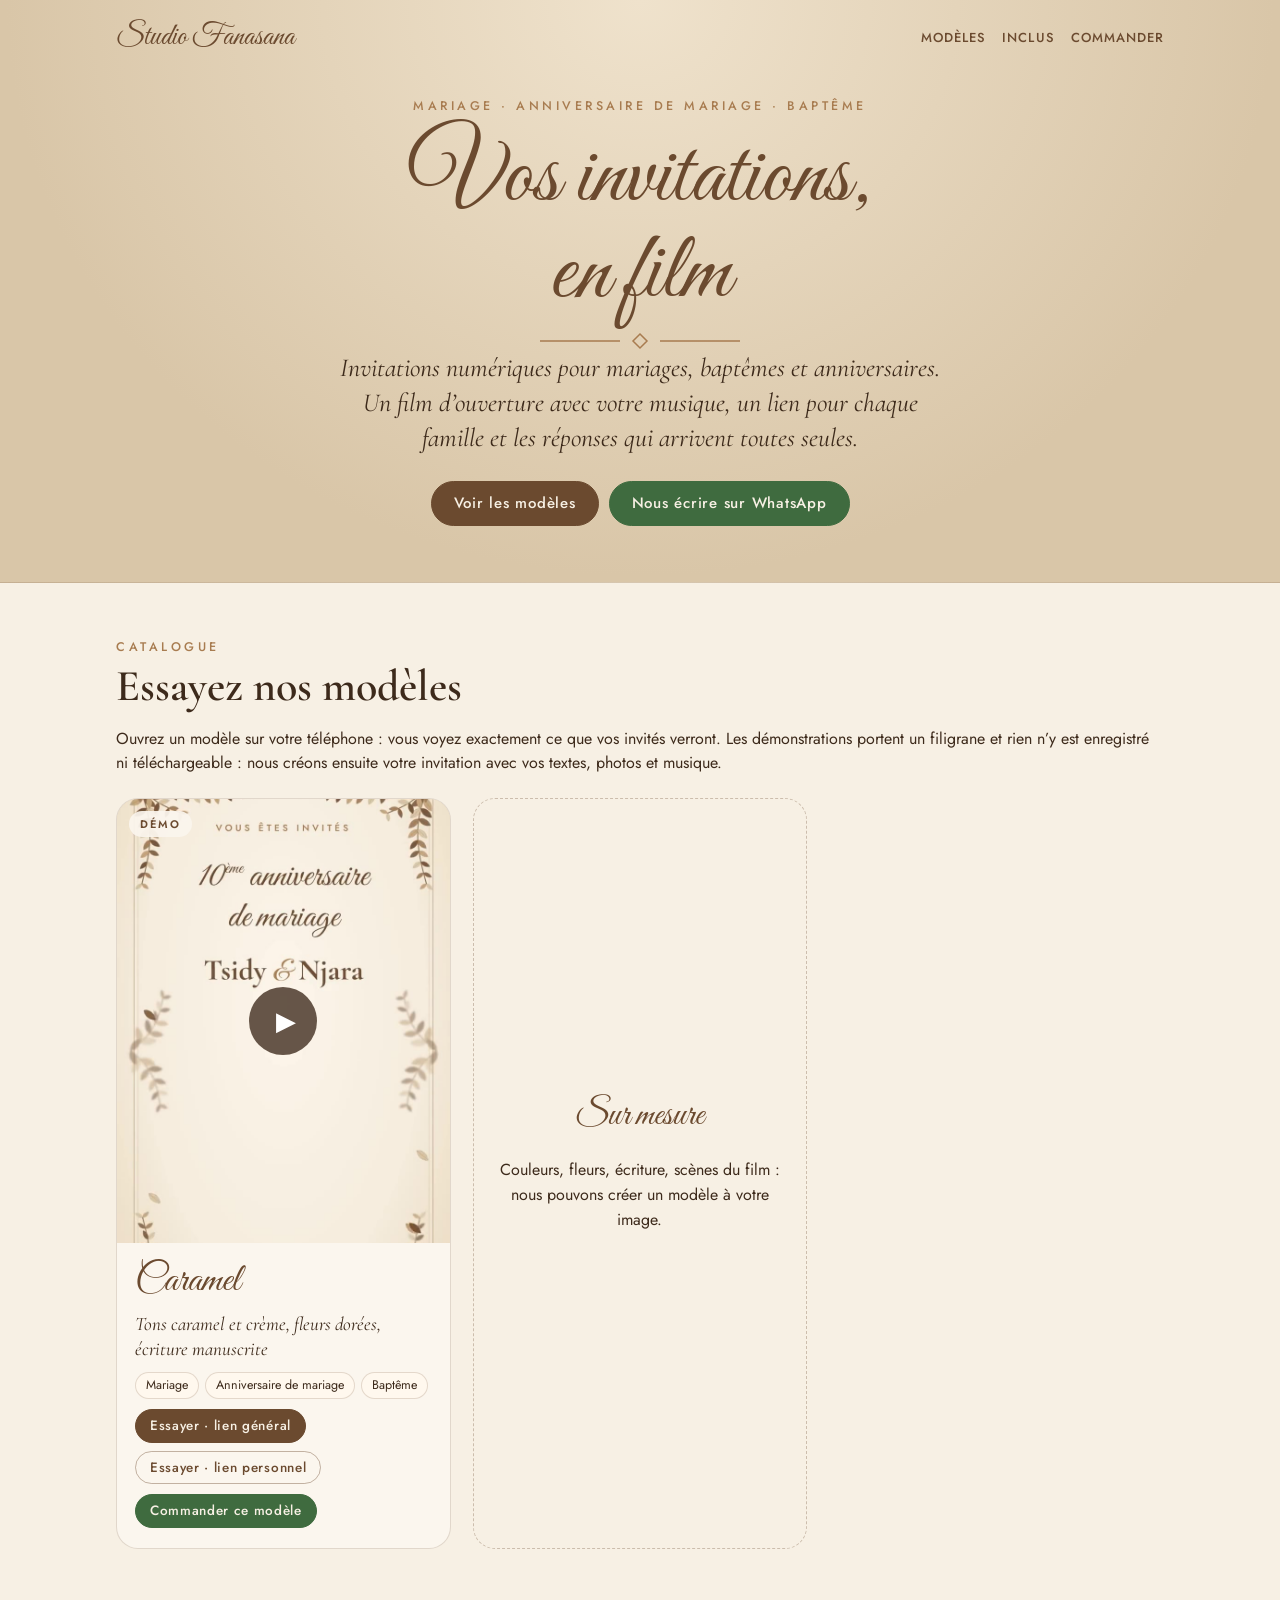
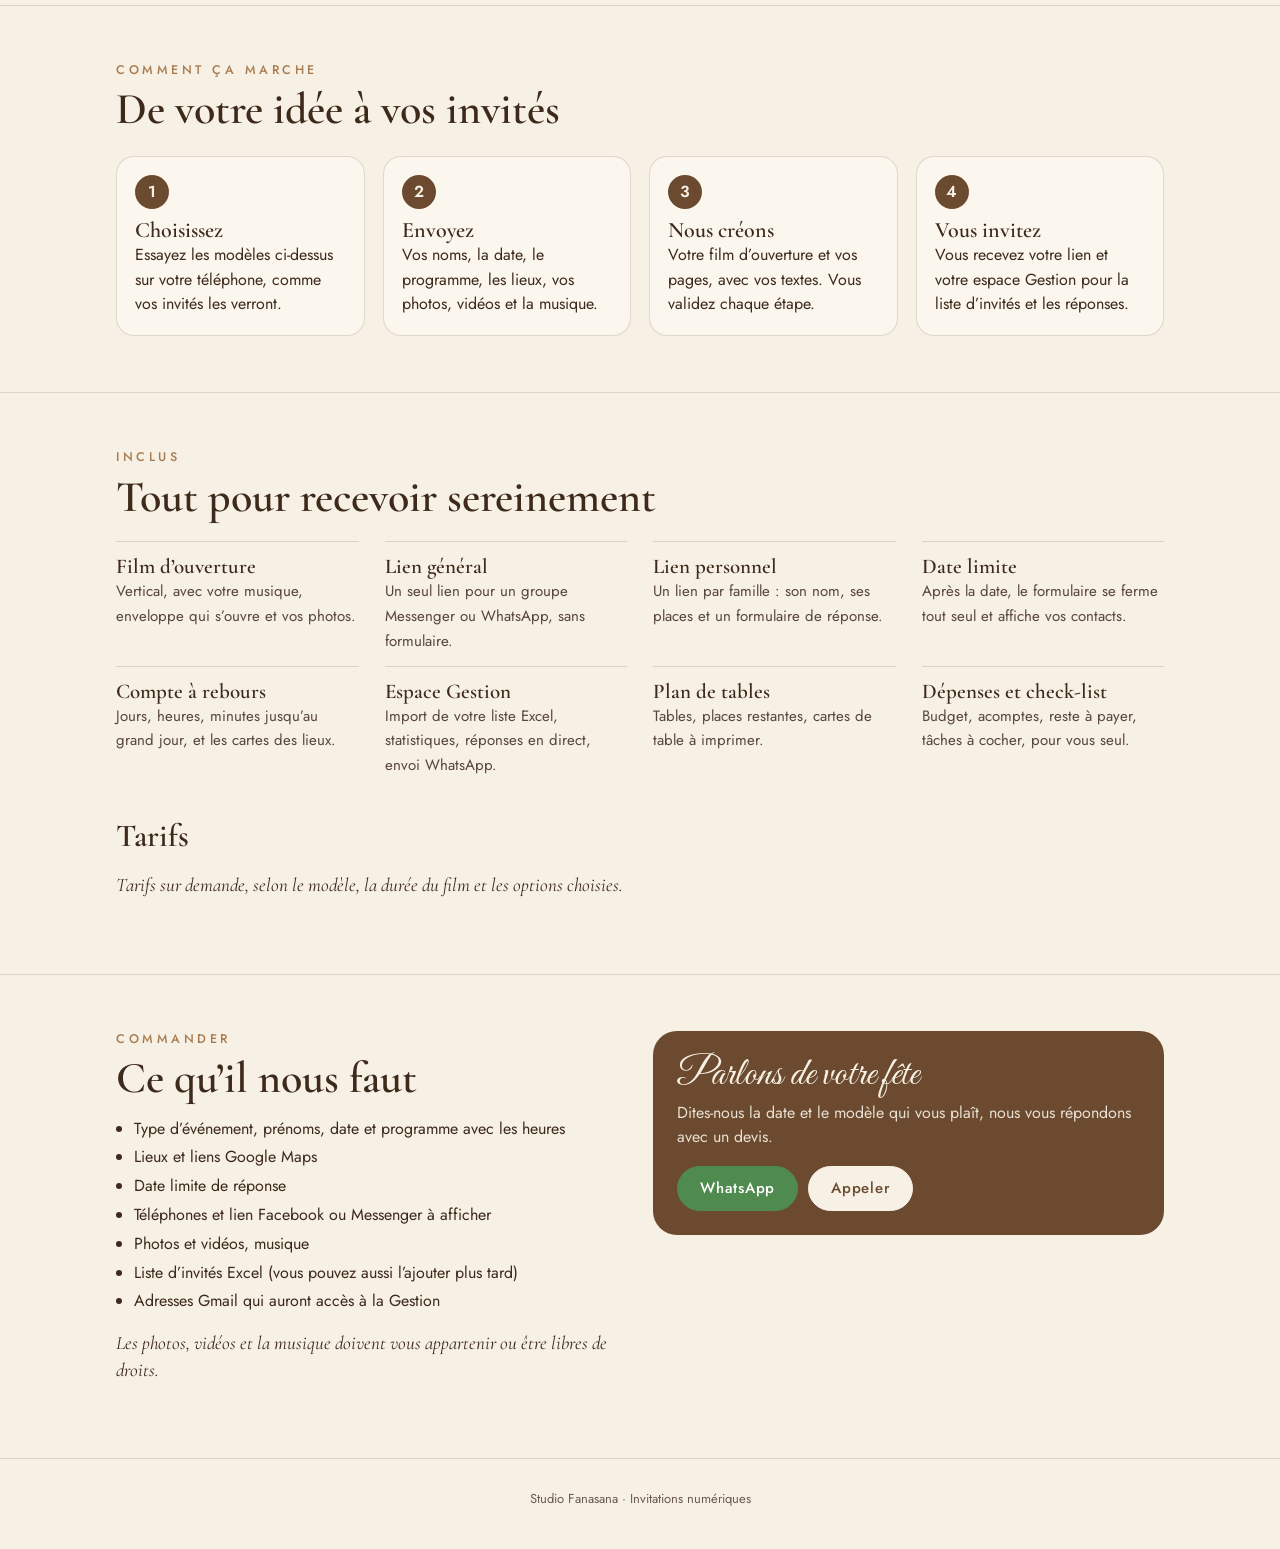
==== docs/index.html @ e97596a4 "Publication sur GitHub Pages (dossier docs) à l'adresse oasis4444.github.io/Studio Co-Authored-By: C" ====
<!doctype html>
<html lang="fr"><head><meta charset="utf-8"><meta name="viewport" content="width=device-width,initial-scale=1,viewport-fit=cover">
<title>Studio Fanasana · Invitations numériques</title>
<meta name="description" content="Invitations numériques pour mariages, baptêmes et anniversaires">
<meta property="og:title" content="Studio Fanasana · Invitations numériques"><meta property="og:description" content="Invitations numériques pour mariages, baptêmes et anniversaires">
<link rel="preconnect" href="https://fonts.googleapis.com"><link rel="preconnect" href="https://fonts.gstatic.com" crossorigin><link href="https://fonts.googleapis.com/css2?family=Cormorant+Garamond:ital,wght@0,400;0,600;1,400&family=Great+Vibes&family=Jost:wght@400;500;600&display=swap" rel="stylesheet">
<style>
:root{--linen:#d9c6a8;--paper:#f7f0e4;--card:#fbf6ee;--sand:#e6d4b8;--caramel:#a87c50;--brown:#6b4a2f;--espresso:#3d2a1b;
  --line:rgba(107,74,47,.18);--ok:#4f6b3a;--no:#9a4a34;
  --script:'Great Vibes',cursive;--serif:'Cormorant Garamond',Georgia,serif;--sans:'Jost','Helvetica Neue',Arial,sans-serif;color-scheme:light}
*{box-sizing:border-box}
html{scroll-behavior:smooth}
body{margin:0;background:var(--paper);color:var(--espresso);font:400 16px/1.55 var(--sans);-webkit-text-size-adjust:100%}
a{color:inherit}
.wrap{max-width:1080px;margin:0 auto;padding:0 16px}
.btn{display:inline-flex;align-items:center;justify-content:center;gap:8px;font:500 15px/1 var(--sans);letter-spacing:.05em;border-radius:40px;
  padding:14px 22px;border:1.5px solid var(--brown);background:var(--brown);color:var(--paper);text-decoration:none;cursor:pointer;white-space:nowrap}
.btn.sec{background:transparent;color:var(--brown);border-color:rgba(107,74,47,.4)}
.btn.wa{background:#3f6b3f;border-color:#3f6b3f}
.btn.sm{padding:9px 14px;font-size:13.5px}
.btn:focus-visible{outline:3px solid var(--caramel);outline-offset:3px}
.kicker{font:500 12.5px/1.4 var(--sans);letter-spacing:.28em;text-transform:uppercase;color:var(--caramel)}
h2{font:600 clamp(30px,6vw,44px)/1.1 var(--serif);margin:6px 0 14px;color:var(--espresso)}

header.hero{position:relative;overflow:hidden;background:radial-gradient(ellipse at 50% 0%,#efe2cc,var(--linen) 70%);border-bottom:1px solid var(--line)}
.hero .wrap{padding-top:22px;padding-bottom:56px;text-align:center}
.top{display:flex;justify-content:space-between;align-items:center;gap:12px;margin-bottom:46px}
.brand{font:400 30px/1 var(--script);color:var(--brown);text-decoration:none}
.top nav{display:flex;gap:16px;font:500 13px var(--sans);letter-spacing:.08em;text-transform:uppercase}
.top nav a{text-decoration:none;color:var(--brown)}
.hero h1{font:400 clamp(52px,13vw,96px)/1 var(--script);color:var(--brown);margin:14px 0 10px}
.hero p.lead{font:italic 400 clamp(20px,4.6vw,26px)/1.35 var(--serif);max-width:620px;margin:0 auto 26px}
.hero .acts{display:flex;gap:10px;justify-content:center;flex-wrap:wrap}
.orn{display:block;margin:0 auto;width:200px;height:18px}
section{padding:56px 0;border-bottom:1px solid var(--line)}
.models{display:grid;grid-template-columns:repeat(auto-fill,minmax(280px,1fr));gap:22px;margin-top:22px}
.model{background:var(--card);border:1px solid var(--line);border-radius:22px;overflow:hidden;display:flex;flex-direction:column}
.poster{position:relative;display:block;aspect-ratio:9/12;overflow:hidden;background:var(--sand)}
.poster img{width:100%;height:100%;object-fit:cover;object-position:50% 30%;display:block;-webkit-touch-callout:none;user-select:none}
.poster .play{position:absolute;left:50%;top:50%;width:68px;height:68px;margin:-34px 0 0 -34px;border-radius:50%;background:rgba(61,42,27,.78);color:#fff;
  display:flex;align-items:center;justify-content:center;font-size:26px;padding-left:5px}
.poster .tag{position:absolute;left:12px;top:12px;background:rgba(251,246,238,.92);color:var(--brown);border-radius:20px;padding:5px 11px;font:600 11px var(--sans);letter-spacing:.18em;text-transform:uppercase}
.m-body{padding:18px 18px 20px;display:flex;flex-direction:column;gap:10px}
.m-body h3{margin:0;font:400 40px/1 var(--script);color:var(--brown)}
.m-body p{margin:0;font:italic 19px/1.35 var(--serif)}
.occ{list-style:none;margin:0;padding:0;display:flex;flex-wrap:wrap;gap:6px}
.occ li{font-size:12.5px;border:1px solid var(--line);border-radius:20px;padding:3px 10px;background:#fff8ee}
.m-acts{display:flex;flex-wrap:wrap;gap:8px}
.m-acts:empty{display:none}
.soon{border:1.5px dashed rgba(107,74,47,.3);border-radius:22px;padding:26px;display:flex;flex-direction:column;justify-content:center;gap:8px;text-align:center;min-height:200px}
.soon h3{margin:0;font:400 36px/1 var(--script);color:var(--brown)}
.steps{list-style:none;padding:0;margin:22px 0 0;display:grid;grid-template-columns:repeat(auto-fit,minmax(220px,1fr));gap:18px;counter-reset:s}
.steps li{counter-increment:s;background:var(--card);border:1px solid var(--line);border-radius:18px;padding:18px}
.steps li::before{content:counter(s);display:inline-flex;width:34px;height:34px;border-radius:50%;background:var(--brown);color:var(--paper);align-items:center;justify-content:center;font:600 16px var(--sans);margin-bottom:8px}
.steps b{display:block;font:600 22px var(--serif)}
.feats{display:grid;grid-template-columns:repeat(auto-fit,minmax(230px,1fr));gap:12px 26px;margin-top:20px}
.feat{border-top:1px solid var(--line);padding-top:12px}
.feat b{font:600 21px var(--serif);display:block}
.feat span{font-size:15px;opacity:.85}
.order{display:grid;grid-template-columns:repeat(auto-fit,minmax(300px,1fr));gap:26px;align-items:start}
.order ul{margin:0;padding-left:18px}
.order li{margin:4px 0}
.cta{background:var(--brown);color:var(--paper);border-radius:24px;padding:24px}
.cta h3{margin:0 0 6px;font:400 40px/1 var(--script)}
.cta p{margin:0 0 16px;opacity:.9}
.cta .btn{background:var(--paper);color:var(--brown);border-color:var(--paper)}
.cta .btn.wa{background:#4f8a4f;border-color:#4f8a4f;color:#fff}
.cta .acts{display:flex;gap:10px;flex-wrap:wrap}
.prices{display:grid;grid-template-columns:repeat(auto-fit,minmax(230px,1fr));gap:16px;margin-top:20px}
.price{background:var(--card);border:1px solid var(--line);border-radius:18px;padding:18px}
.price h3{margin:0;font:600 24px var(--serif)} .price .amt{font:600 30px var(--sans);color:var(--brown);margin:4px 0 8px}
.note{font:italic 19px/1.4 var(--serif)}
footer{padding:30px 0 40px;text-align:center;font-size:13px;opacity:.75}
@media (max-width:560px){.top nav{display:none} section{padding:44px 0}}
</style></head><body>
<header class="hero"><div class="wrap">
  <div class="top"><a class="brand" href="#">Studio Fanasana</a>
    <nav><a href="#modeles">Modèles</a><a href="#inclus">Inclus</a><a href="#commander">Commander</a></nav></div>
  <div class="kicker">Mariage · Anniversaire de mariage · Baptême</div>
  <h1>Vos invitations,<br>en film</h1>
  <svg class="orn" viewBox="0 0 200 18" aria-hidden="true"><path d="M0 9H80M120 9H200" stroke="#a87c50" stroke-width="1.5"/><path d="M100 2 L107 9 L100 16 L93 9Z" fill="none" stroke="#a87c50" stroke-width="1.5"/></svg>
  <p class="lead">Invitations numériques pour mariages, baptêmes et anniversaires. Un film d’ouverture avec votre musique, un lien pour chaque famille et les réponses qui arrivent toutes seules.</p>
  <div class="acts"><a class="btn" href="#modeles">Voir les modèles</a><a class="btn wa" href="https://wa.me/261342754147?text=Bonjour%20Studio%20Fanasana%20%21%20Je%20voudrais%20une%20invitation%20num%C3%A9rique." target="_blank" rel="noopener">Nous écrire sur WhatsApp</a></div>
</div></header>

<section id="modeles"><div class="wrap">
  <div class="kicker">Catalogue</div><h2>Essayez nos modèles</h2>
  <p>Ouvrez un modèle sur votre téléphone : vous voyez exactement ce que vos invités verront. Les démonstrations portent un filigrane et rien n’y est enregistré ni téléchargeable : nous créons ensuite votre invitation avec vos textes, photos et musique.</p>
  <div class="models">
    <article class="model">
      <a class="poster" href="modeles/caramel/index.html" aria-label="Essayer le modèle Caramel">
        <img src="modeles/caramel/film.jpg" alt="Aperçu du modèle Caramel" loading="lazy" draggable="false">
        <span class="play" aria-hidden="true">▶</span><span class="tag">Démo</span>
      </a>
      <div class="m-body">
        <h3>Caramel</h3>
        <p>Tons caramel et crème, fleurs dorées, écriture manuscrite</p>
        <ul class="occ"><li>Mariage</li><li>Anniversaire de mariage</li><li>Baptême</li></ul>
        <div class="m-acts">
          <a class="btn sm" href="modeles/caramel/index.html">Essayer · lien général</a>
          <a class="btn sm sec" href="modeles/caramel/index.html?i=eyJuIjogIkZhbWlsbGUgUmFrb3RvIiwgInMiOiA0LCAiaWQiOiAiZGVtbyIsICJhIjogMiwgImUiOiAyfQ">Essayer · lien personnel</a>
        </div>
        <div class="m-acts"><a class="btn wa sm" href="https://wa.me/261342754147?text=Bonjour%20Studio%20Fanasana%20%21%20Je%20voudrais%20le%20mod%C3%A8le%20Caramel." target="_blank" rel="noopener">Commander ce modèle</a></div>
      </div>
    </article>
    <div class="soon"><h3>Sur mesure</h3><p>Couleurs, fleurs, écriture, scènes du film : nous pouvons créer un modèle à votre image.</p></div>
  </div>
</div></section>

<section><div class="wrap">
  <div class="kicker">Comment ça marche</div><h2>De votre idée à vos invités</h2>
  <ol class="steps"><li><b>Choisissez</b>Essayez les modèles ci-dessus sur votre téléphone, comme vos invités les verront.</li><li><b>Envoyez</b>Vos noms, la date, le programme, les lieux, vos photos, vidéos et la musique.</li><li><b>Nous créons</b>Votre film d’ouverture et vos pages, avec vos textes. Vous validez chaque étape.</li><li><b>Vous invitez</b>Vous recevez votre lien et votre espace Gestion pour la liste d’invités et les réponses.</li></ol>
</div></section>

<section id="inclus"><div class="wrap">
  <div class="kicker">Inclus</div><h2>Tout pour recevoir sereinement</h2>
  <div class="feats"><div class="feat"><b>Film d’ouverture</b><span>Vertical, avec votre musique, enveloppe qui s’ouvre et vos photos.</span></div><div class="feat"><b>Lien général</b><span>Un seul lien pour un groupe Messenger ou WhatsApp, sans formulaire.</span></div><div class="feat"><b>Lien personnel</b><span>Un lien par famille : son nom, ses places et un formulaire de réponse.</span></div><div class="feat"><b>Date limite</b><span>Après la date, le formulaire se ferme tout seul et affiche vos contacts.</span></div><div class="feat"><b>Compte à rebours</b><span>Jours, heures, minutes jusqu’au grand jour, et les cartes des lieux.</span></div><div class="feat"><b>Espace Gestion</b><span>Import de votre liste Excel, statistiques, réponses en direct, envoi WhatsApp.</span></div><div class="feat"><b>Plan de tables</b><span>Tables, places restantes, cartes de table à imprimer.</span></div><div class="feat"><b>Dépenses et check-list</b><span>Budget, acomptes, reste à payer, tâches à cocher, pour vous seul.</span></div></div>
  <h2 style="margin-top:40px;font-size:32px">Tarifs</h2><p class="note">Tarifs sur demande, selon le modèle, la durée du film et les options choisies.</p>
</div></section>

<section id="commander"><div class="wrap order">
  <div><div class="kicker">Commander</div><h2>Ce qu’il nous faut</h2><ul><li>Type d’événement, prénoms, date et programme avec les heures</li><li>Lieux et liens Google Maps</li><li>Date limite de réponse</li><li>Téléphones et lien Facebook ou Messenger à afficher</li><li>Photos et vidéos, musique</li><li>Liste d’invités Excel (vous pouvez aussi l’ajouter plus tard)</li><li>Adresses Gmail qui auront accès à la Gestion</li></ul>
    <p class="note" style="margin-top:16px">Les photos, vidéos et la musique doivent vous appartenir ou être libres de droits.</p></div>
  <div class="cta"><h3>Parlons de votre fête</h3><p>Dites-nous la date et le modèle qui vous plaît, nous vous répondons avec un devis.</p>
    <div class="acts"><a class="btn wa" href="https://wa.me/261342754147?text=Bonjour%20Studio%20Fanasana%20%21%20Je%20voudrais%20une%20invitation%20num%C3%A9rique." target="_blank" rel="noopener">WhatsApp</a><a class="btn" href="tel:+261342754147">Appeler</a></div></div>
</div></section>
<footer>Studio Fanasana · Invitations numériques</footer>
</body></html>
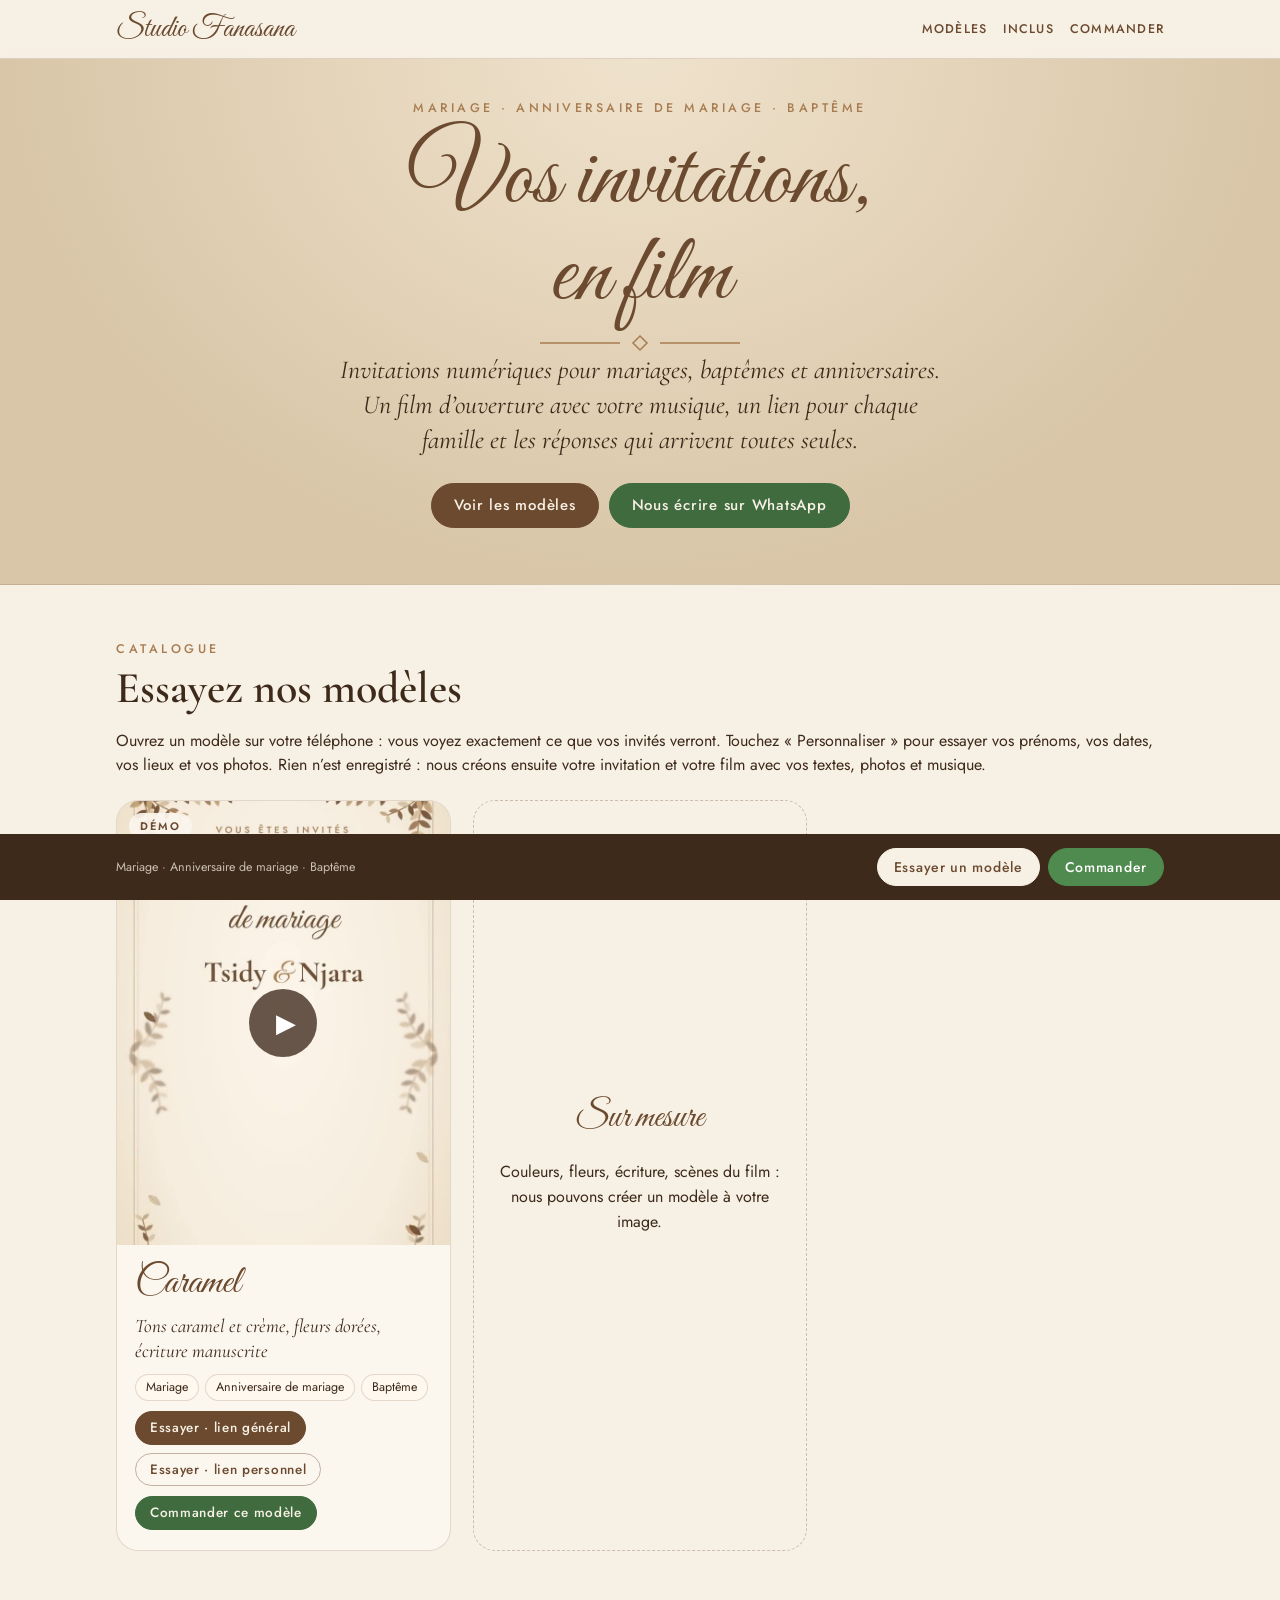
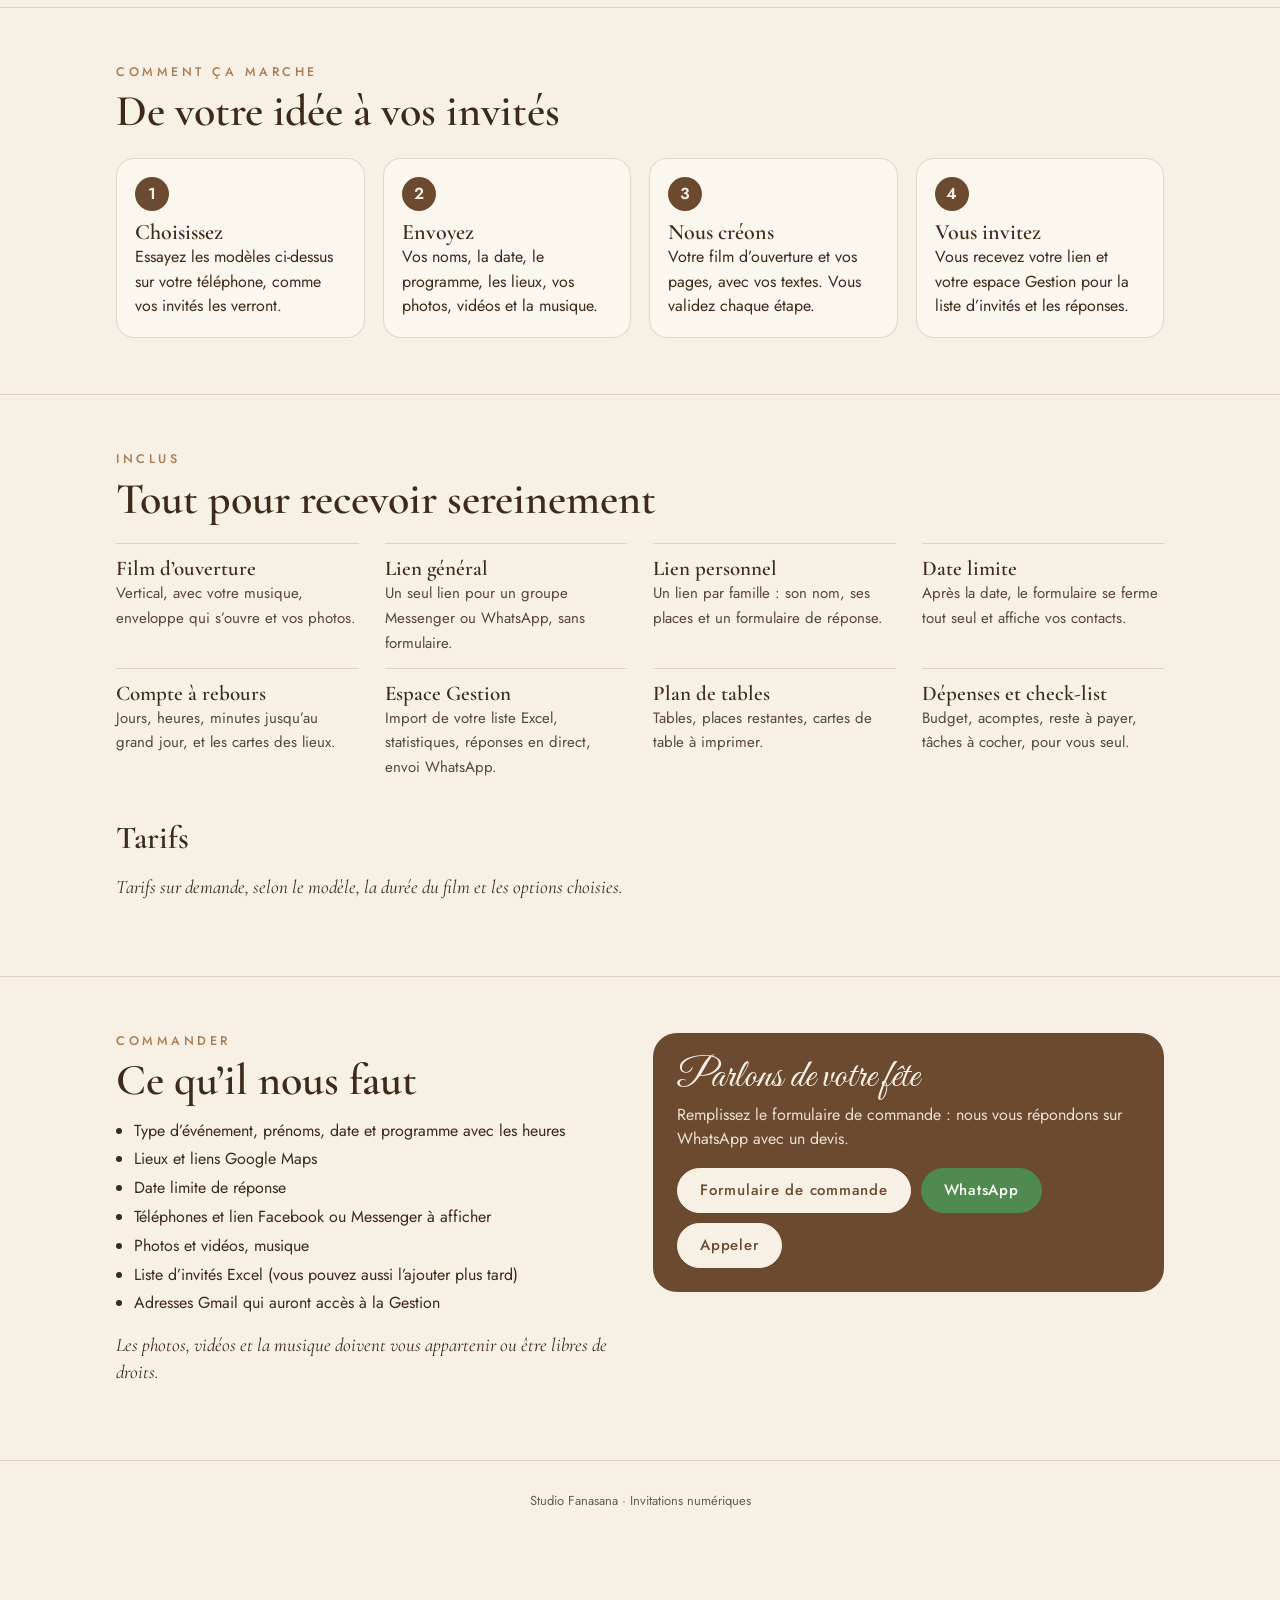
==== commit de3a0288: "Démo personnalisable (textes, photos), formulaire de commande, onglets Commandes et Modèles dans l'a" ====
--- a/docs/index.html
+++ b/docs/index.html
@@ -23,11 +23,22 @@
 h2{font:600 clamp(30px,6vw,44px)/1.1 var(--serif);margin:6px 0 14px;color:var(--espresso)}
 
 header.hero{position:relative;overflow:hidden;background:radial-gradient(ellipse at 50% 0%,#efe2cc,var(--linen) 70%);border-bottom:1px solid var(--line)}
-.hero .wrap{padding-top:22px;padding-bottom:56px;text-align:center}
-.top{display:flex;justify-content:space-between;align-items:center;gap:12px;margin-bottom:46px}
-.brand{font:400 30px/1 var(--script);color:var(--brown);text-decoration:none}
-.top nav{display:flex;gap:16px;font:500 13px var(--sans);letter-spacing:.08em;text-transform:uppercase}
-.top nav a{text-decoration:none;color:var(--brown)}
+.hero .wrap{padding-top:42px;padding-bottom:56px;text-align:center}
+/* en-tête et pied de page fixes */
+body{padding-top:calc(58px + env(safe-area-inset-top,0px));padding-bottom:calc(66px + env(safe-area-inset-bottom,0px))}
+section{scroll-margin-top:calc(64px + env(safe-area-inset-top,0px))}
+.topbar{position:fixed;left:0;right:0;top:0;z-index:20;background:rgba(247,240,228,.94);-webkit-backdrop-filter:blur(10px);backdrop-filter:blur(10px);
+  border-bottom:1px solid var(--line);padding-top:env(safe-area-inset-top,0px)}
+.topbar .wrap{display:flex;justify-content:space-between;align-items:center;gap:12px;height:58px}
+.brand{font:400 30px/1 var(--script);color:var(--brown);text-decoration:none;white-space:nowrap}
+.topbar nav{display:flex;gap:16px;font:500 12.5px var(--sans);letter-spacing:.1em;text-transform:uppercase}
+.topbar nav a{text-decoration:none;color:var(--brown)}
+.botbar{position:fixed;left:0;right:0;bottom:0;z-index:20;background:var(--espresso);color:var(--paper);padding-bottom:env(safe-area-inset-bottom,0px)}
+.botbar .wrap{display:flex;align-items:center;justify-content:space-between;gap:10px;height:66px}
+.botbar small{font-size:12.5px;opacity:.75;line-height:1.3}
+.botbar .acts{display:flex;gap:8px}
+.botbar .btn{padding:11px 16px;font-size:14px;background:var(--paper);color:var(--brown);border-color:var(--paper)}
+.botbar .btn.wa{background:#4f8a4f;border-color:#4f8a4f;color:#fff}
 .hero h1{font:400 clamp(52px,13vw,96px)/1 var(--script);color:var(--brown);margin:14px 0 10px}
 .hero p.lead{font:italic 400 clamp(20px,4.6vw,26px)/1.35 var(--serif);max-width:620px;margin:0 auto 26px}
 .hero .acts{display:flex;gap:10px;justify-content:center;flex-wrap:wrap}
@@ -44,6 +55,7 @@
 .m-body h3{margin:0;font:400 40px/1 var(--script);color:var(--brown)}
 .m-body p{margin:0;font:italic 19px/1.35 var(--serif)}
 .occ{list-style:none;margin:0;padding:0;display:flex;flex-wrap:wrap;gap:6px}
+.prix{font:600 15px var(--sans);color:var(--brown);margin:0}
 .occ li{font-size:12.5px;border:1px solid var(--line);border-radius:20px;padding:3px 10px;background:#fff8ee}
 .m-acts{display:flex;flex-wrap:wrap;gap:8px}
 .m-acts:empty{display:none}
@@ -71,11 +83,11 @@
 .price h3{margin:0;font:600 24px var(--serif)} .price .amt{font:600 30px var(--sans);color:var(--brown);margin:4px 0 8px}
 .note{font:italic 19px/1.4 var(--serif)}
 footer{padding:30px 0 40px;text-align:center;font-size:13px;opacity:.75}
-@media (max-width:560px){.top nav{display:none} section{padding:44px 0}}
+@media (max-width:560px){.topbar nav a.opt{display:none} .botbar small{display:none} .botbar .acts{flex:1} .botbar .btn{flex:1} section{padding:44px 0}}
 </style></head><body>
+<div class="topbar"><div class="wrap"><a class="brand" href="#">Studio Fanasana</a>
+  <nav><a href="#modeles">Modèles</a><a class="opt" href="#inclus">Inclus</a><a href="#commander">Commander</a></nav></div></div>
 <header class="hero"><div class="wrap">
-  <div class="top"><a class="brand" href="#">Studio Fanasana</a>
-    <nav><a href="#modeles">Modèles</a><a href="#inclus">Inclus</a><a href="#commander">Commander</a></nav></div>
   <div class="kicker">Mariage · Anniversaire de mariage · Baptême</div>
   <h1>Vos invitations,<br>en film</h1>
   <svg class="orn" viewBox="0 0 200 18" aria-hidden="true"><path d="M0 9H80M120 9H200" stroke="#a87c50" stroke-width="1.5"/><path d="M100 2 L107 9 L100 16 L93 9Z" fill="none" stroke="#a87c50" stroke-width="1.5"/></svg>
@@ -85,22 +97,23 @@
 
 <section id="modeles"><div class="wrap">
   <div class="kicker">Catalogue</div><h2>Essayez nos modèles</h2>
-  <p>Ouvrez un modèle sur votre téléphone : vous voyez exactement ce que vos invités verront. Les démonstrations portent un filigrane et rien n’y est enregistré ni téléchargeable : nous créons ensuite votre invitation avec vos textes, photos et musique.</p>
+  <p>Ouvrez un modèle sur votre téléphone : vous voyez exactement ce que vos invités verront. Touchez « Personnaliser » pour essayer vos prénoms, vos dates, vos lieux et vos photos. Rien n’est enregistré : nous créons ensuite votre invitation et votre film avec vos textes, photos et musique.</p>
   <div class="models">
-    <article class="model">
+    <article class="model" data-modele="caramel" style="order:0">
       <a class="poster" href="modeles/caramel/index.html" aria-label="Essayer le modèle Caramel">
         <img src="modeles/caramel/film.jpg" alt="Aperçu du modèle Caramel" loading="lazy" draggable="false">
         <span class="play" aria-hidden="true">▶</span><span class="tag">Démo</span>
       </a>
       <div class="m-body">
-        <h3>Caramel</h3>
-        <p>Tons caramel et crème, fleurs dorées, écriture manuscrite</p>
-        <ul class="occ"><li>Mariage</li><li>Anniversaire de mariage</li><li>Baptême</li></ul>
+        <h3 data-k="nom">Caramel</h3>
+        <p data-k="accroche">Tons caramel et crème, fleurs dorées, écriture manuscrite</p>
+        <p class="prix" data-k="prix" hidden></p>
+        <ul class="occ" data-k="occasions"><li>Mariage</li><li>Anniversaire de mariage</li><li>Baptême</li></ul>
         <div class="m-acts">
           <a class="btn sm" href="modeles/caramel/index.html">Essayer · lien général</a>
           <a class="btn sm sec" href="modeles/caramel/index.html?i=eyJuIjogIkZhbWlsbGUgUmFrb3RvIiwgInMiOiA0LCAiaWQiOiAiZGVtbyIsICJhIjogMiwgImUiOiAyfQ">Essayer · lien personnel</a>
         </div>
-        <div class="m-acts"><a class="btn wa sm" href="https://wa.me/261342754147?text=Bonjour%20Studio%20Fanasana%20%21%20Je%20voudrais%20le%20mod%C3%A8le%20Caramel." target="_blank" rel="noopener">Commander ce modèle</a></div>
+        <div class="m-acts"><a class="btn wa sm" href="commande/index.html?modele=caramel">Commander ce modèle</a></div>
       </div>
     </article>
     <div class="soon"><h3>Sur mesure</h3><p>Couleurs, fleurs, écriture, scènes du film : nous pouvons créer un modèle à votre image.</p></div>
@@ -121,8 +134,11 @@
 <section id="commander"><div class="wrap order">
   <div><div class="kicker">Commander</div><h2>Ce qu’il nous faut</h2><ul><li>Type d’événement, prénoms, date et programme avec les heures</li><li>Lieux et liens Google Maps</li><li>Date limite de réponse</li><li>Téléphones et lien Facebook ou Messenger à afficher</li><li>Photos et vidéos, musique</li><li>Liste d’invités Excel (vous pouvez aussi l’ajouter plus tard)</li><li>Adresses Gmail qui auront accès à la Gestion</li></ul>
     <p class="note" style="margin-top:16px">Les photos, vidéos et la musique doivent vous appartenir ou être libres de droits.</p></div>
-  <div class="cta"><h3>Parlons de votre fête</h3><p>Dites-nous la date et le modèle qui vous plaît, nous vous répondons avec un devis.</p>
-    <div class="acts"><a class="btn wa" href="https://wa.me/261342754147?text=Bonjour%20Studio%20Fanasana%20%21%20Je%20voudrais%20une%20invitation%20num%C3%A9rique." target="_blank" rel="noopener">WhatsApp</a><a class="btn" href="tel:+261342754147">Appeler</a></div></div>
+  <div class="cta"><h3>Parlons de votre fête</h3><p>Remplissez le formulaire de commande : nous vous répondons sur WhatsApp avec un devis.</p>
+    <div class="acts"><a class="btn" href="commande/index.html">Formulaire de commande</a><a class="btn wa" href="https://wa.me/261342754147?text=Bonjour%20Studio%20Fanasana%20%21%20Je%20voudrais%20une%20invitation%20num%C3%A9rique." target="_blank" rel="noopener">WhatsApp</a><a class="btn" href="tel:+261342754147">Appeler</a></div></div>
 </div></section>
 <footer>Studio Fanasana · Invitations numériques</footer>
+
+<div class="botbar"><div class="wrap"><small>Mariage · Anniversaire de mariage · Baptême</small>
+  <div class="acts"><a class="btn" href="#modeles">Essayer un modèle</a><a class="btn wa" href="commande/index.html">Commander</a></div></div></div>
 </body></html>
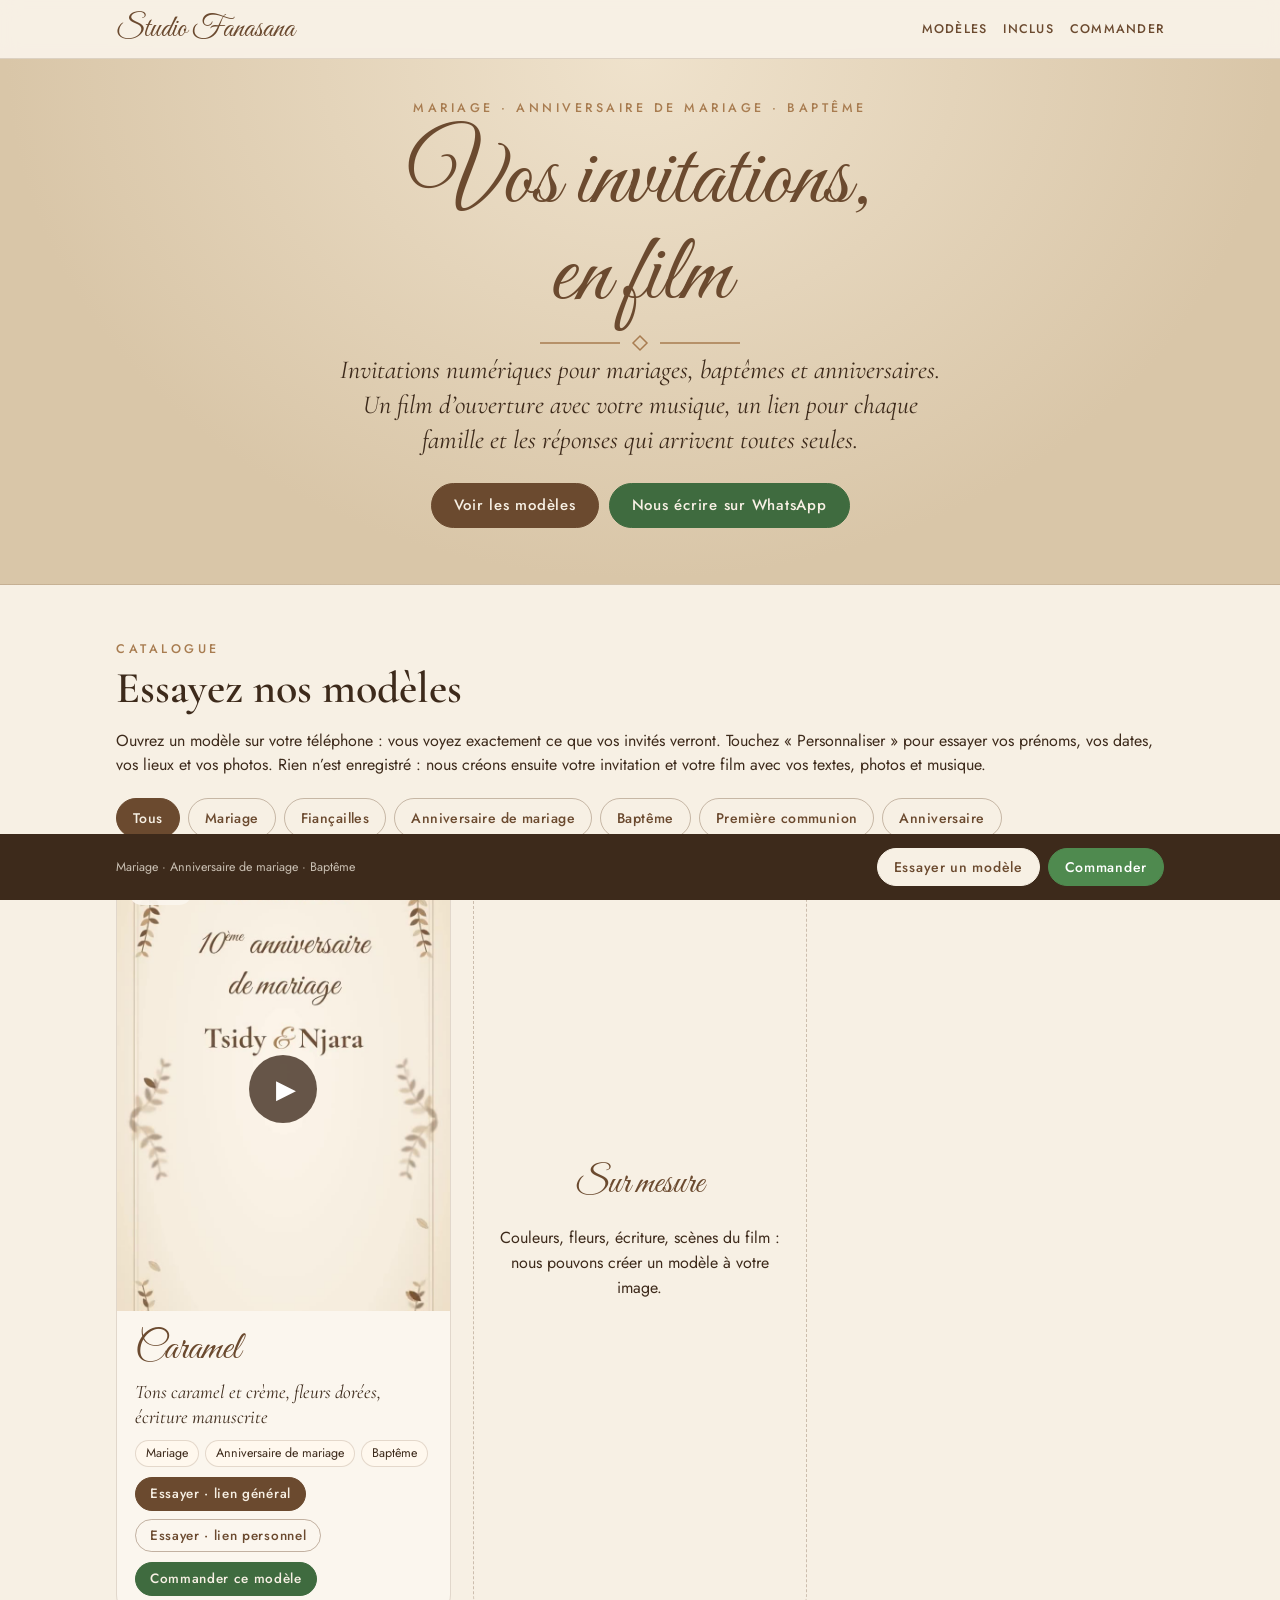
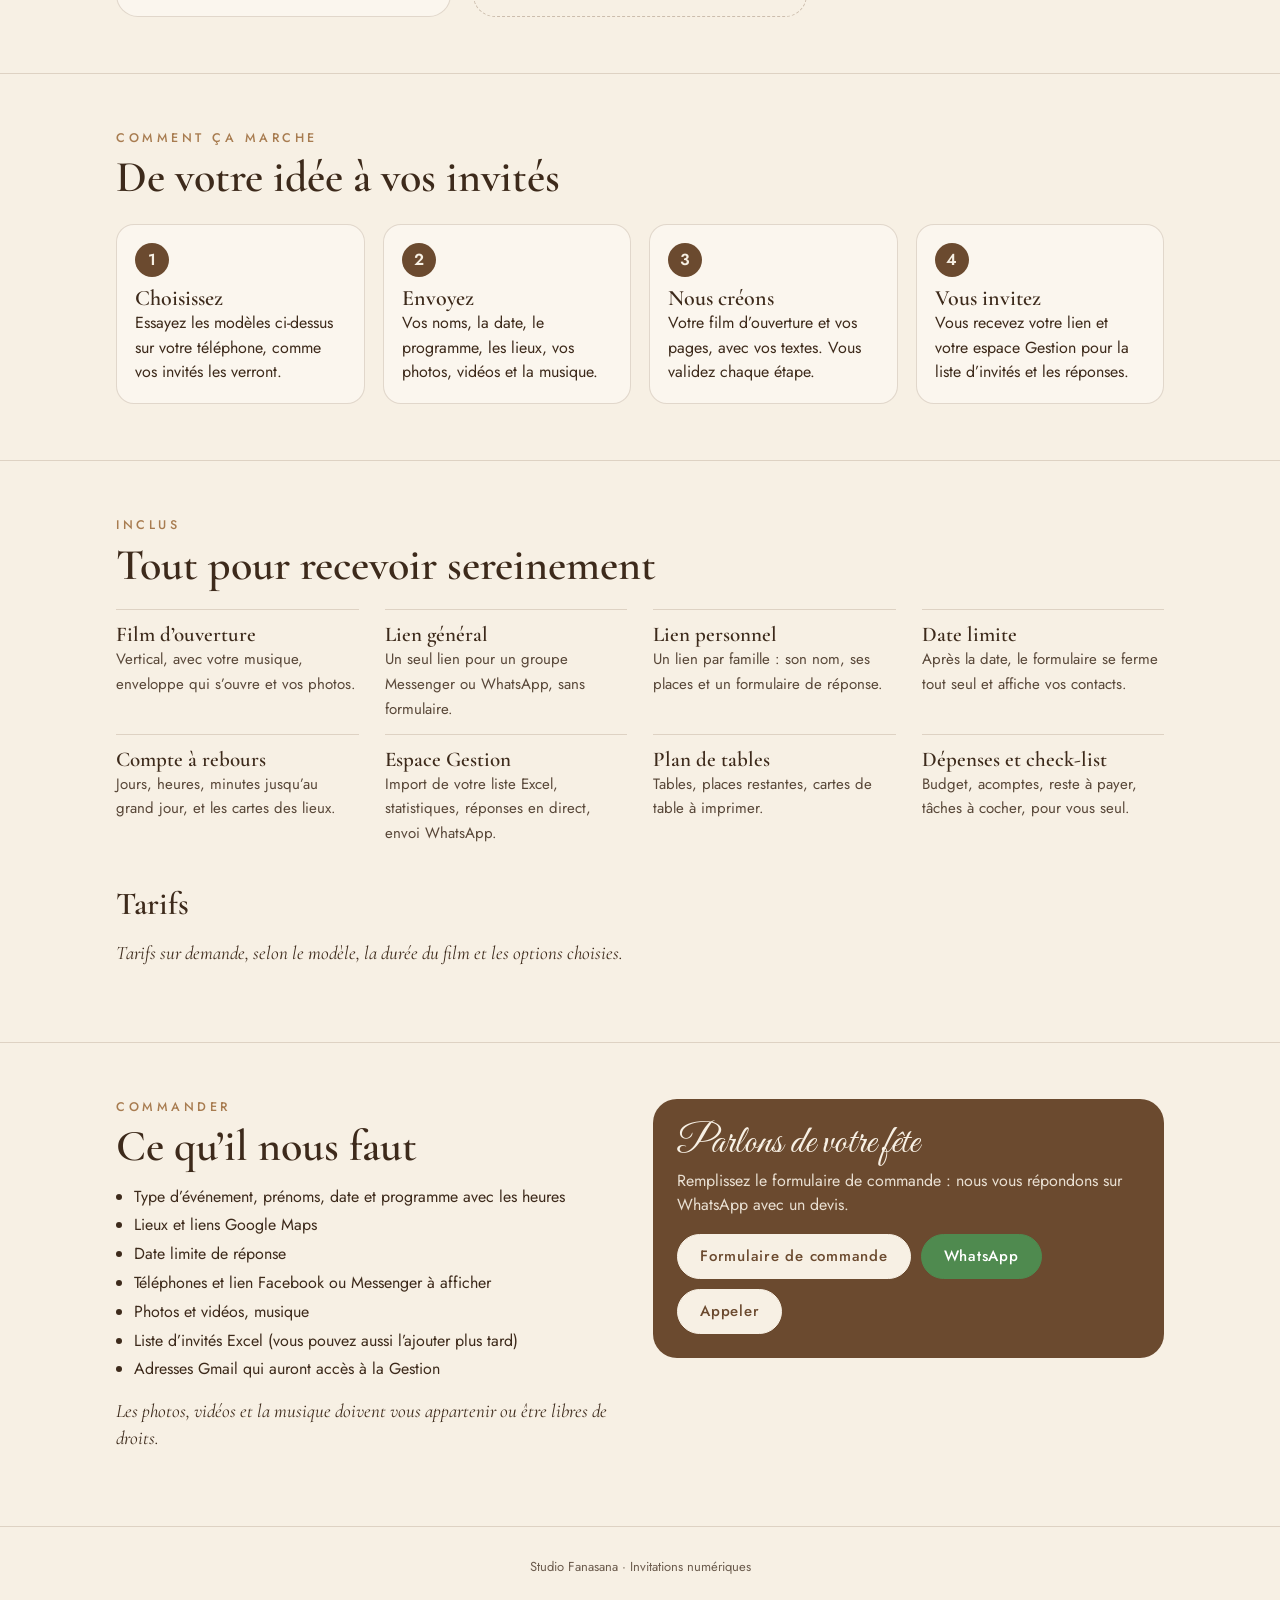
==== commit d80be265: "Vitrine classée par type d'événement (Mariage, Baptême…), types proposés dans la commande Co-Authore" ====
--- a/docs/index.html
+++ b/docs/index.html
@@ -44,6 +44,11 @@
 .hero .acts{display:flex;gap:10px;justify-content:center;flex-wrap:wrap}
 .orn{display:block;margin:0 auto;width:200px;height:18px}
 section{padding:56px 0;border-bottom:1px solid var(--line)}
+.types{display:flex;gap:8px;overflow-x:auto;margin:18px -16px 0;padding:2px 16px 6px;scrollbar-width:none}
+.types button{font:500 14px var(--sans);letter-spacing:.03em;border:1.5px solid rgba(107,74,47,.35);background:transparent;color:var(--brown);border-radius:30px;padding:9px 16px;white-space:nowrap;cursor:pointer}
+.types button[aria-pressed="true"]{background:var(--brown);color:var(--paper);border-color:var(--brown)}
+.vide{grid-column:1/-1;font:italic 19px/1.4 var(--serif);margin:0}
+.model.off{display:none}
 .models{display:grid;grid-template-columns:repeat(auto-fill,minmax(280px,1fr));gap:22px;margin-top:22px}
 .model{background:var(--card);border:1px solid var(--line);border-radius:22px;overflow:hidden;display:flex;flex-direction:column}
 .poster{position:relative;display:block;aspect-ratio:9/12;overflow:hidden;background:var(--sand)}
@@ -98,6 +103,7 @@
 <section id="modeles"><div class="wrap">
   <div class="kicker">Catalogue</div><h2>Essayez nos modèles</h2>
   <p>Ouvrez un modèle sur votre téléphone : vous voyez exactement ce que vos invités verront. Touchez « Personnaliser » pour essayer vos prénoms, vos dates, vos lieux et vos photos. Rien n’est enregistré : nous créons ensuite votre invitation et votre film avec vos textes, photos et musique.</p>
+  <div class="types" role="group" aria-label="Type d’événement"><button type="button" aria-pressed="true" data-t="">Tous</button><button type="button" aria-pressed="false" data-t="Mariage">Mariage</button><button type="button" aria-pressed="false" data-t="Fiançailles">Fiançailles</button><button type="button" aria-pressed="false" data-t="Anniversaire de mariage">Anniversaire de mariage</button><button type="button" aria-pressed="false" data-t="Baptême">Baptême</button><button type="button" aria-pressed="false" data-t="Première communion">Première communion</button><button type="button" aria-pressed="false" data-t="Anniversaire">Anniversaire</button></div>
   <div class="models">
     <article class="model" data-modele="caramel" style="order:0">
       <a class="poster" href="modeles/caramel/index.html" aria-label="Essayer le modèle Caramel">
@@ -116,6 +122,7 @@
         <div class="m-acts"><a class="btn wa sm" href="commande/index.html?modele=caramel">Commander ce modèle</a></div>
       </div>
     </article>
+    <p class="vide" id="vide" hidden>Pas encore de modèle pour cet événement : nous le créons sur mesure, ou adaptons un modèle existant.</p>
     <div class="soon"><h3>Sur mesure</h3><p>Couleurs, fleurs, écriture, scènes du film : nous pouvons créer un modèle à votre image.</p></div>
   </div>
 </div></section>
@@ -139,6 +146,23 @@
 </div></section>
 <footer>Studio Fanasana · Invitations numériques</footer>
 
+<script>
+(function(){
+  const bs = [...document.querySelectorAll('.types button')];
+  const norm = v => String(v).normalize('NFD').replace(/[\u0300-\u036f]/g, '').toLowerCase().trim();
+  function pick(t){
+    bs.forEach(b => b.setAttribute('aria-pressed', b.dataset.t === t));
+    let n = 0;
+    document.querySelectorAll('.model').forEach(m => {
+      const occ = [...m.querySelectorAll('.occ li')].map(li => norm(li.textContent));
+      const ok = !t || occ.includes(norm(t));
+      m.classList.toggle('off', !ok); if (ok && m.dataset.cache !== '1') n++;
+    });
+    document.getElementById('vide').hidden = n > 0;
+  }
+  bs.forEach(b => b.addEventListener('click', () => pick(b.dataset.t)));
+})();
+</script>
 <div class="botbar"><div class="wrap"><small>Mariage · Anniversaire de mariage · Baptême</small>
   <div class="acts"><a class="btn" href="#modeles">Essayer un modèle</a><a class="btn wa" href="commande/index.html">Commander</a></div></div></div>
 </body></html>
